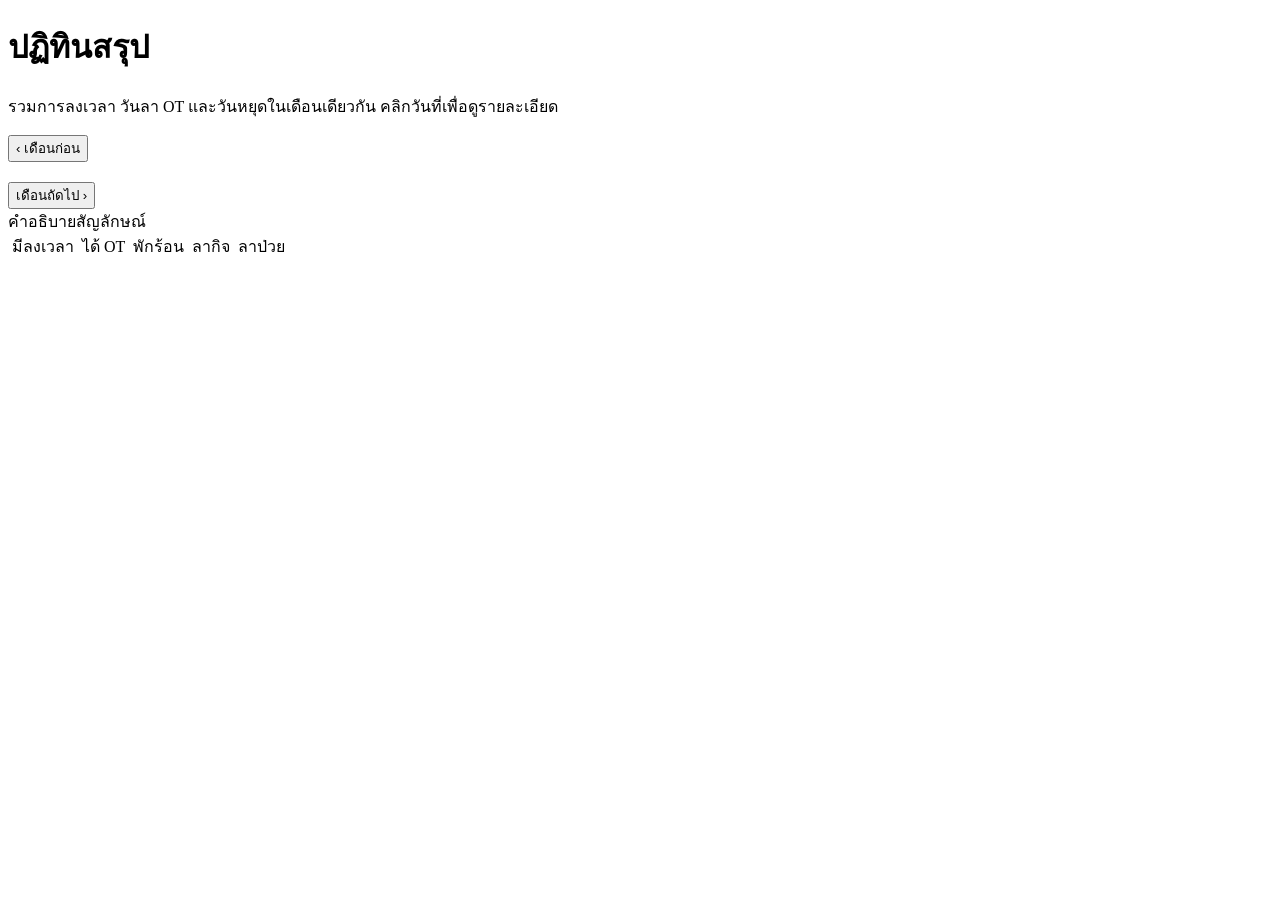
==== calendar.html @ 2a508471 "Add files via upload" ====
<!DOCTYPE html>
<html lang="th">
<head>
<meta charset="UTF-8">
<meta name="viewport" content="width=device-width, initial-scale=1.0">
<title>ปฏิทิน · TIME/TRACK</title>
<link rel="stylesheet" href="css/style.css">
</head>
<body>
  <div class="app-shell">
    <nav id="app-nav"></nav>
    <main>
      <div class="page-header">
        <h1 class="page-title">ปฏิทินสรุป</h1>
        <p class="page-subtitle">รวมการลงเวลา วันลา OT และวันหยุดในเดือนเดียวกัน คลิกวันที่เพื่อดูรายละเอียด</p>
      </div>

      <div class="card">
        <div class="calendar-header">
          <button class="btn btn-outline" onclick="changeCalMonth(-1)">‹ เดือนก่อน</button>
          <h2 id="calendar-month-label"></h2>
          <button class="btn btn-outline" onclick="changeCalMonth(1)">เดือนถัดไป ›</button>
        </div>
        <div class="cal-grid" id="calendar-grid"></div>
        <div id="day-detail-panel"></div>
      </div>

      <div class="card">
        <div class="card-title">คำอธิบายสัญลักษณ์</div>
        <div class="clock-actions" style="flex-wrap:wrap">
          <span><span class="cal-dot cal-dot-work" style="display:inline-block"></span> มีลงเวลา</span>
          <span><span class="cal-dot cal-dot-ot" style="display:inline-block"></span> ได้ OT</span>
          <span><span class="cal-dot" style="background:#7FA88C;display:inline-block"></span> พักร้อน</span>
          <span><span class="cal-dot" style="background:#E8A33D;display:inline-block"></span> ลากิจ</span>
          <span><span class="cal-dot" style="background:#C1666B;display:inline-block"></span> ลาป่วย</span>
        </div>
      </div>
    </main>
  </div>

  <script src="js/storage.js"></script>
  <script src="js/config.js"></script>
  <script src="js/app.js"></script>
  <script src="js/calendar.js"></script>
  <script>
    document.addEventListener('DOMContentLoaded', () => renderShell('calendar.html'));
  </script>
</body>
</html>
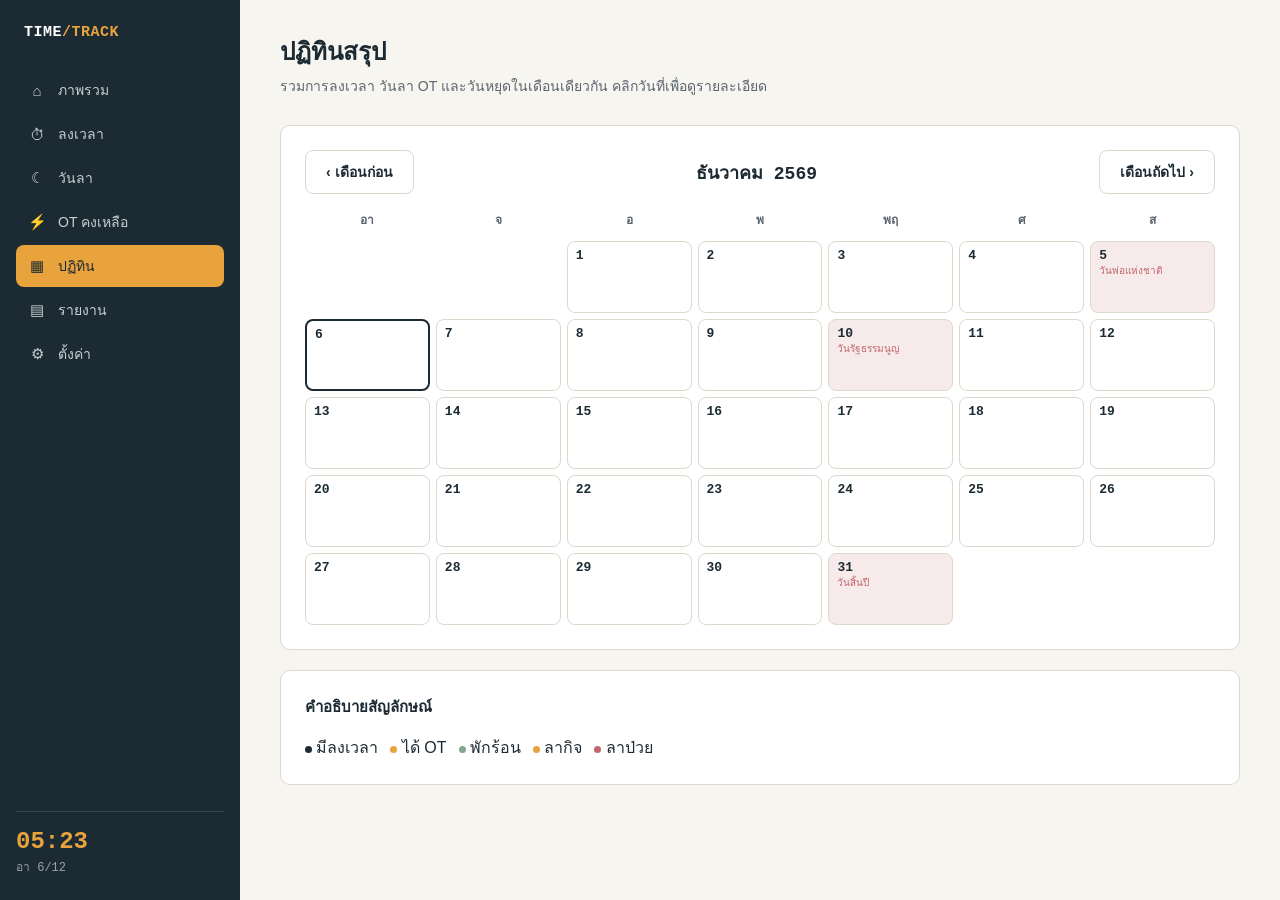
==== commit b0b6a220: "Add files via upload" ====
--- a/calendar.html
+++ b/calendar.html
@@ -4,7 +4,7 @@
 <meta charset="UTF-8">
 <meta name="viewport" content="width=device-width, initial-scale=1.0">
 <title>ปฏิทิน · TIME/TRACK</title>
-<link rel="stylesheet" href="css/style.css">
+<link rel="stylesheet" href="style.css">
 </head>
 <body>
   <div class="app-shell">
@@ -38,10 +38,10 @@
     </main>
   </div>
 
-  <script src="js/storage.js"></script>
-  <script src="js/config.js"></script>
-  <script src="js/app.js"></script>
-  <script src="js/calendar.js"></script>
+  <script src="storage.js"></script>
+  <script src="config.js"></script>
+  <script src="app.js"></script>
+  <script src="calendar.js"></script>
   <script>
     document.addEventListener('DOMContentLoaded', () => renderShell('calendar.html'));
   </script>
--- a/style.css
+++ b/style.css
@@ -0,0 +1,321 @@
+@import url('https://fonts.googleapis.com/css2?family=Inter:wght@400;500;600;700&family=JetBrains+Mono:wght@400;500;700&display=swap');
+
+:root {
+  --bg: #F7F5F0;
+  --surface: #FFFFFF;
+  --ink: #1C2B33;
+  --ink-soft: #5C6570;
+  --border: #DDD8CC;
+  --accent: #E8A33D;
+  --accent-soft: #E8A33D22;
+  --good: #7FA88C;
+  --good-soft: #7FA88C22;
+  --bad: #C1666B;
+  --bad-soft: #C1666B22;
+  --radius: 10px;
+  --font-body: 'Inter', -apple-system, sans-serif;
+  --font-mono: 'JetBrains Mono', 'Courier New', monospace;
+}
+
+* { box-sizing: border-box; }
+
+html, body {
+  margin: 0;
+  padding: 0;
+  background: var(--bg);
+  color: var(--ink);
+  font-family: var(--font-body);
+  min-height: 100vh;
+}
+
+a { color: inherit; text-decoration: none; }
+
+.app-shell {
+  display: grid;
+  grid-template-columns: 240px 1fr;
+  min-height: 100vh;
+}
+
+/* ---------- Sidebar ---------- */
+#app-nav {
+  background: var(--ink);
+  color: #fff;
+  padding: 24px 16px;
+  display: flex;
+  flex-direction: column;
+  gap: 28px;
+  position: sticky;
+  top: 0;
+  height: 100vh;
+}
+
+.brand {
+  display: flex;
+  align-items: center;
+  gap: 10px;
+  padding: 0 8px;
+}
+
+.brand-logo { width: 28px; height: 28px; border-radius: 6px; }
+
+.brand-name {
+  font-family: var(--font-mono);
+  font-weight: 700;
+  letter-spacing: 0.5px;
+  font-size: 15px;
+}
+.brand-accent { color: var(--accent); }
+
+.nav-list { list-style: none; margin: 0; padding: 0; display: flex; flex-direction: column; gap: 2px; flex: 1; }
+
+.nav-link {
+  display: flex;
+  align-items: center;
+  gap: 12px;
+  padding: 10px 12px;
+  border-radius: 8px;
+  color: #C9CED2;
+  font-size: 14px;
+  font-weight: 500;
+  transition: background 0.15s, color 0.15s;
+}
+.nav-link:hover { background: rgba(255,255,255,0.06); color: #fff; }
+.nav-link.active { background: var(--accent); color: var(--ink); }
+.nav-icon { font-size: 15px; width: 18px; text-align: center; }
+
+.nav-clock {
+  border-top: 1px solid rgba(255,255,255,0.1);
+  padding-top: 16px;
+  font-family: var(--font-mono);
+}
+.clock-time { font-size: 24px; font-weight: 700; color: var(--accent); }
+.clock-date { font-size: 12px; color: #9AA0A6; margin-top: 2px; }
+
+/* ---------- Main content ---------- */
+main {
+  padding: 32px 40px;
+  max-width: 1100px;
+}
+
+.page-header { margin-bottom: 28px; }
+.page-title { font-size: 24px; font-weight: 700; margin: 0 0 4px; }
+.page-subtitle { color: var(--ink-soft); font-size: 14px; margin: 0; }
+
+.card {
+  background: var(--surface);
+  border: 1px solid var(--border);
+  border-radius: var(--radius);
+  padding: 24px;
+  margin-bottom: 20px;
+}
+
+.card-title {
+  font-size: 15px;
+  font-weight: 600;
+  margin: 0 0 16px;
+  display: flex;
+  align-items: center;
+  justify-content: space-between;
+}
+
+/* ---------- Buttons / inputs ---------- */
+.btn {
+  font-family: var(--font-body);
+  font-weight: 600;
+  font-size: 14px;
+  padding: 10px 20px;
+  border-radius: 8px;
+  border: none;
+  cursor: pointer;
+  transition: transform 0.1s, opacity 0.15s;
+}
+.btn:active { transform: scale(0.98); }
+.btn:disabled { opacity: 0.4; cursor: not-allowed; }
+.btn-primary { background: var(--ink); color: #fff; }
+.btn-primary:hover:not(:disabled) { opacity: 0.88; }
+.btn-accent { background: var(--accent); color: var(--ink); }
+.btn-accent:hover:not(:disabled) { opacity: 0.88; }
+.btn-outline { background: transparent; border: 1px solid var(--border); color: var(--ink); }
+.btn-outline:hover { background: var(--bg); }
+.btn-icon {
+  background: transparent; border: none; cursor: pointer; color: var(--bad);
+  font-size: 14px; padding: 4px 8px; border-radius: 6px;
+}
+.btn-icon:hover { background: var(--bad-soft); }
+
+input, select, textarea {
+  font-family: var(--font-body);
+  font-size: 14px;
+  padding: 9px 12px;
+  border: 1px solid var(--border);
+  border-radius: 7px;
+  background: var(--surface);
+  color: var(--ink);
+}
+input:focus, select:focus, textarea:focus {
+  outline: 2px solid var(--accent);
+  outline-offset: 1px;
+}
+label { font-size: 13px; font-weight: 500; color: var(--ink-soft); display: block; margin-bottom: 6px; }
+.field { margin-bottom: 16px; }
+.field-row { display: flex; gap: 16px; flex-wrap: wrap; }
+.field-row .field { flex: 1; min-width: 160px; }
+
+/* ---------- Status pills ---------- */
+.status-pill {
+  display: inline-block;
+  padding: 10px 18px;
+  border-radius: 999px;
+  font-weight: 600;
+  font-size: 14px;
+  font-family: var(--font-mono);
+}
+.status-idle { background: var(--border); color: var(--ink-soft); }
+.status-in { background: var(--accent-soft); color: var(--accent); }
+.status-out { background: var(--good-soft); color: var(--good); }
+
+.clock-actions { display: flex; gap: 12px; margin-top: 16px; }
+
+/* ---------- Tables ---------- */
+table { width: 100%; border-collapse: collapse; font-size: 13.5px; }
+th {
+  text-align: left;
+  color: var(--ink-soft);
+  font-weight: 600;
+  font-size: 12px;
+  text-transform: uppercase;
+  letter-spacing: 0.4px;
+  padding: 10px 12px;
+  border-bottom: 1px solid var(--border);
+}
+td { padding: 10px 12px; border-bottom: 1px solid var(--border); vertical-align: middle; }
+td input[type="time"] { padding: 6px 8px; font-family: var(--font-mono); }
+.empty-row { text-align: center; color: var(--ink-soft); padding: 24px !important; }
+.row-expired { opacity: 0.5; }
+
+.tag {
+  display: inline-block;
+  padding: 3px 9px;
+  border-radius: 6px;
+  font-size: 12px;
+  font-weight: 600;
+}
+.tag-ot { background: var(--accent-soft); color: var(--accent); }
+.tag-used { background: var(--border); color: var(--ink-soft); }
+.tag-expired { background: var(--bad-soft); color: var(--bad); }
+
+/* ---------- Dashboard cards ---------- */
+.stat-grid {
+  display: grid;
+  grid-template-columns: repeat(auto-fit, minmax(180px, 1fr));
+  gap: 16px;
+  margin-bottom: 24px;
+}
+.stat-card {
+  background: var(--surface);
+  border: 1px solid var(--border);
+  border-radius: var(--radius);
+  padding: 20px;
+}
+.stat-label { font-size: 12.5px; color: var(--ink-soft); margin-bottom: 8px; }
+.stat-value { font-family: var(--font-mono); font-size: 26px; font-weight: 700; }
+.stat-value.accent { color: var(--accent); }
+.stat-value.good { color: var(--good); }
+.stat-value.bad { color: var(--bad); }
+
+/* ---------- Leave quota ---------- */
+.quota-grid { display: grid; grid-template-columns: repeat(auto-fit, minmax(200px, 1fr)); gap: 16px; }
+.quota-card {
+  background: var(--surface);
+  border: 1px solid var(--border);
+  border-left: 4px solid var(--accent);
+  border-radius: var(--radius);
+  padding: 16px 18px;
+}
+.quota-label { font-size: 13px; color: var(--ink-soft); margin-bottom: 6px; }
+.quota-numbers { font-family: var(--font-mono); font-size: 22px; font-weight: 700; }
+.quota-numbers span { font-size: 12px; font-weight: 400; color: var(--ink-soft); }
+.quota-bar { height: 6px; background: var(--bg); border-radius: 999px; margin: 10px 0 6px; overflow: hidden; }
+.quota-bar-fill { height: 100%; background: var(--accent); }
+.quota-used { font-size: 12px; color: var(--ink-soft); }
+
+/* ---------- OT bank ---------- */
+.ot-balance-box { text-align: center; padding: 20px 0; }
+.ot-balance-value { font-family: var(--font-mono); font-size: 44px; font-weight: 700; color: var(--accent); }
+.ot-balance-value.negative { color: var(--bad); }
+.ot-balance-caption { color: var(--ink-soft); font-size: 13px; margin-top: 4px; }
+
+/* ---------- Calendar ---------- */
+.calendar-header { display: flex; align-items: center; justify-content: space-between; margin-bottom: 16px; }
+.calendar-header h2 { font-family: var(--font-mono); font-size: 18px; margin: 0; }
+.cal-grid {
+  display: grid;
+  grid-template-columns: repeat(7, 1fr);
+  gap: 6px;
+}
+.cal-weekday { text-align: center; font-size: 12px; font-weight: 600; color: var(--ink-soft); padding-bottom: 6px; }
+.cal-cell {
+  background: var(--surface);
+  border: 1px solid var(--border);
+  border-radius: 8px;
+  min-height: 72px;
+  padding: 6px 8px;
+  cursor: pointer;
+  transition: border-color 0.15s;
+}
+.cal-cell:hover { border-color: var(--accent); }
+.cal-cell-empty { background: transparent; border: none; cursor: default; }
+.cal-cell-today { border-color: var(--ink); border-width: 2px; }
+.cal-cell-holiday { background: var(--bad-soft); }
+.cal-daynum { font-family: var(--font-mono); font-size: 13px; font-weight: 600; }
+.cal-holiday-label { font-size: 10px; color: var(--bad); margin-top: 2px; line-height: 1.2; }
+.cal-dots { display: flex; gap: 4px; margin-top: 6px; flex-wrap: wrap; }
+.cal-dot { width: 7px; height: 7px; border-radius: 50%; display: inline-block; }
+.cal-dot-work { background: var(--ink); }
+.cal-dot-ot { background: var(--accent); }
+
+#day-detail-panel {
+  margin-top: 16px;
+  padding: 18px;
+  background: var(--surface);
+  border: 1px solid var(--border);
+  border-radius: var(--radius);
+  display: none;
+}
+#day-detail-panel.open { display: block; }
+#day-detail-panel h3 { margin: 0 0 12px; font-family: var(--font-mono); font-size: 15px; }
+.detail-row { padding: 6px 0; font-size: 13.5px; border-bottom: 1px dashed var(--border); }
+.detail-row:last-child { border-bottom: none; }
+.detail-muted { color: var(--ink-soft); }
+
+/* ---------- Report ---------- */
+.report-cards { display: grid; grid-template-columns: repeat(auto-fit, minmax(170px, 1fr)); gap: 16px; margin-bottom: 20px; }
+.report-card { background: var(--surface); border: 1px solid var(--border); border-radius: var(--radius); padding: 18px; }
+.report-card-label { font-size: 12.5px; color: var(--ink-soft); margin-bottom: 8px; }
+.report-card-value { font-family: var(--font-mono); font-size: 22px; font-weight: 700; }
+.accent-ot { color: var(--accent); }
+
+/* ---------- Toast ---------- */
+#toast-box { position: fixed; bottom: 24px; right: 24px; display: flex; flex-direction: column; gap: 8px; z-index: 999; }
+.toast {
+  background: var(--ink);
+  color: #fff;
+  padding: 12px 18px;
+  border-radius: 8px;
+  font-size: 13.5px;
+  opacity: 0;
+  transform: translateY(8px);
+  transition: opacity 0.25s, transform 0.25s;
+}
+.toast.show { opacity: 1; transform: translateY(0); }
+.toast-warn { background: var(--bad); }
+
+/* ---------- Responsive ---------- */
+@media (max-width: 820px) {
+  .app-shell { grid-template-columns: 1fr; }
+  #app-nav { position: relative; height: auto; flex-direction: row; align-items: center; padding: 12px 16px; }
+  .nav-list { flex-direction: row; overflow-x: auto; }
+  .nav-link span:last-child { display: none; }
+  .nav-clock { display: none; }
+  main { padding: 20px; }
+}
